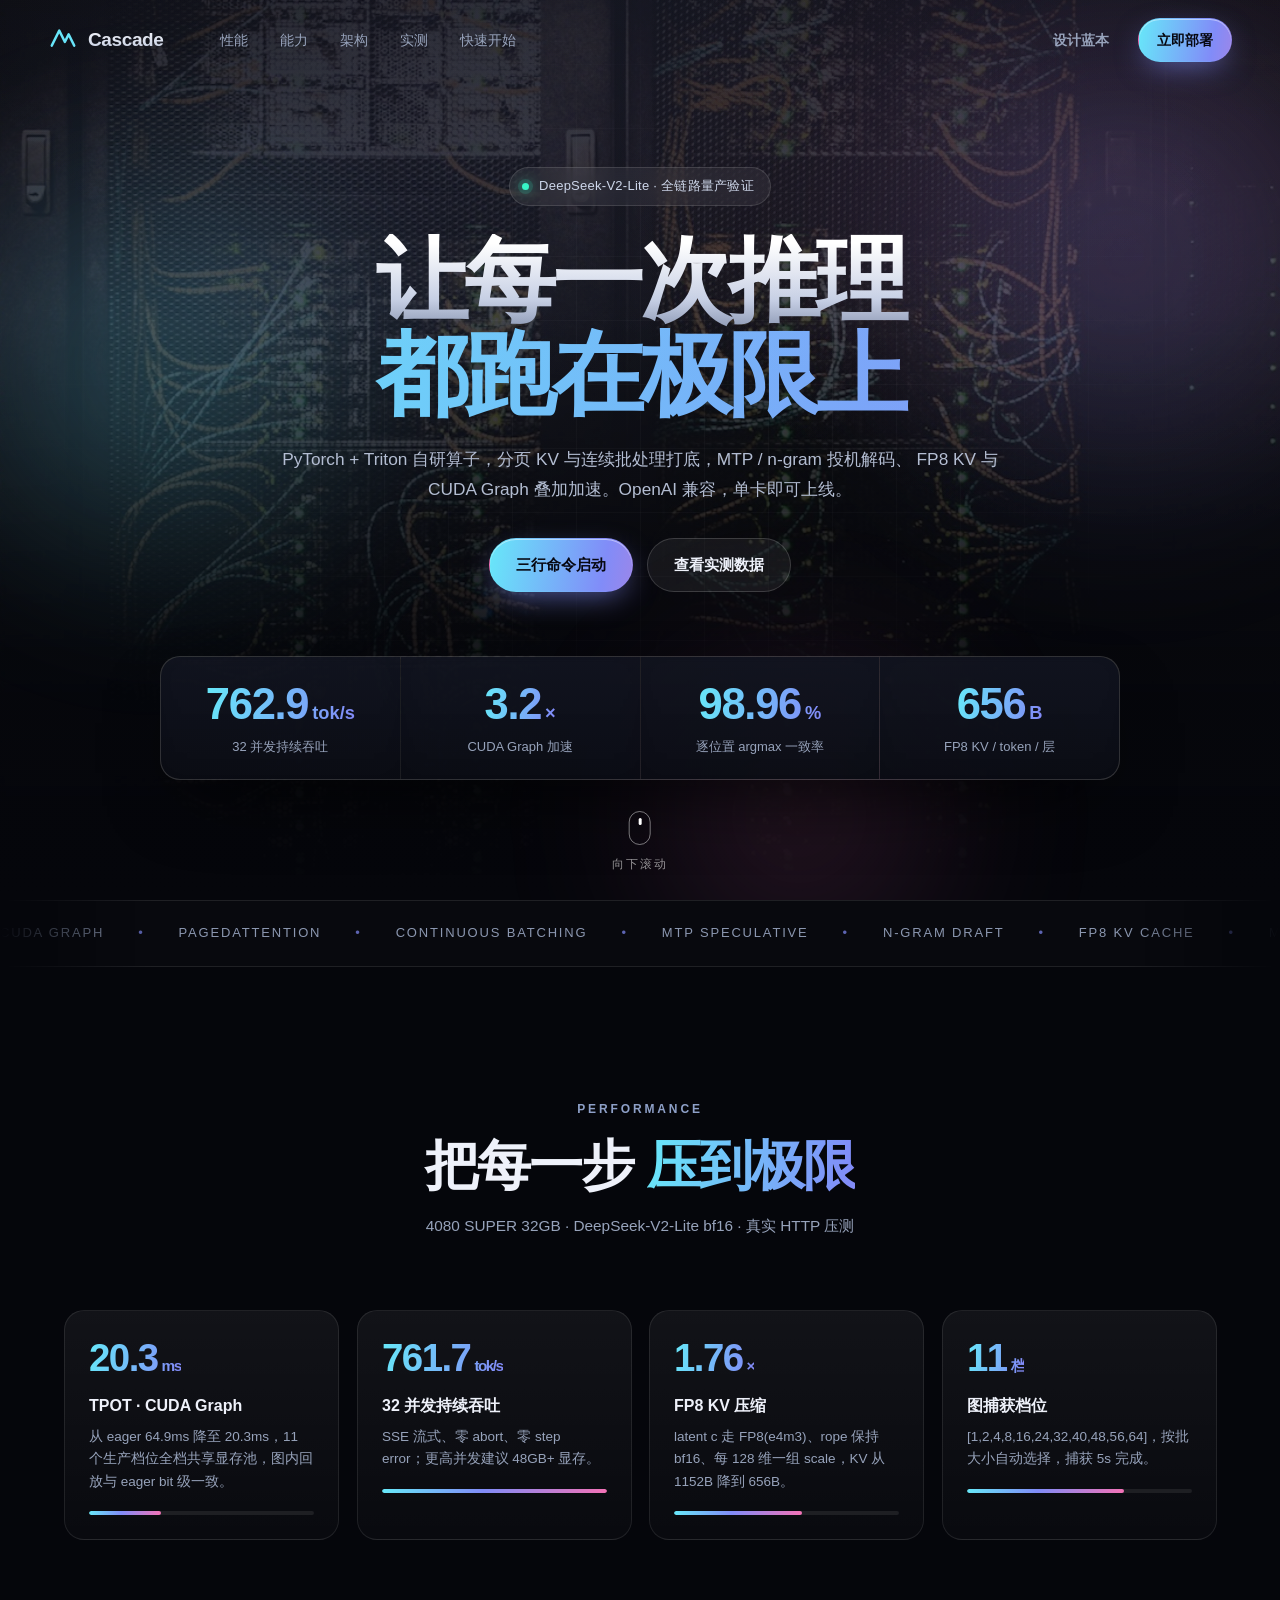
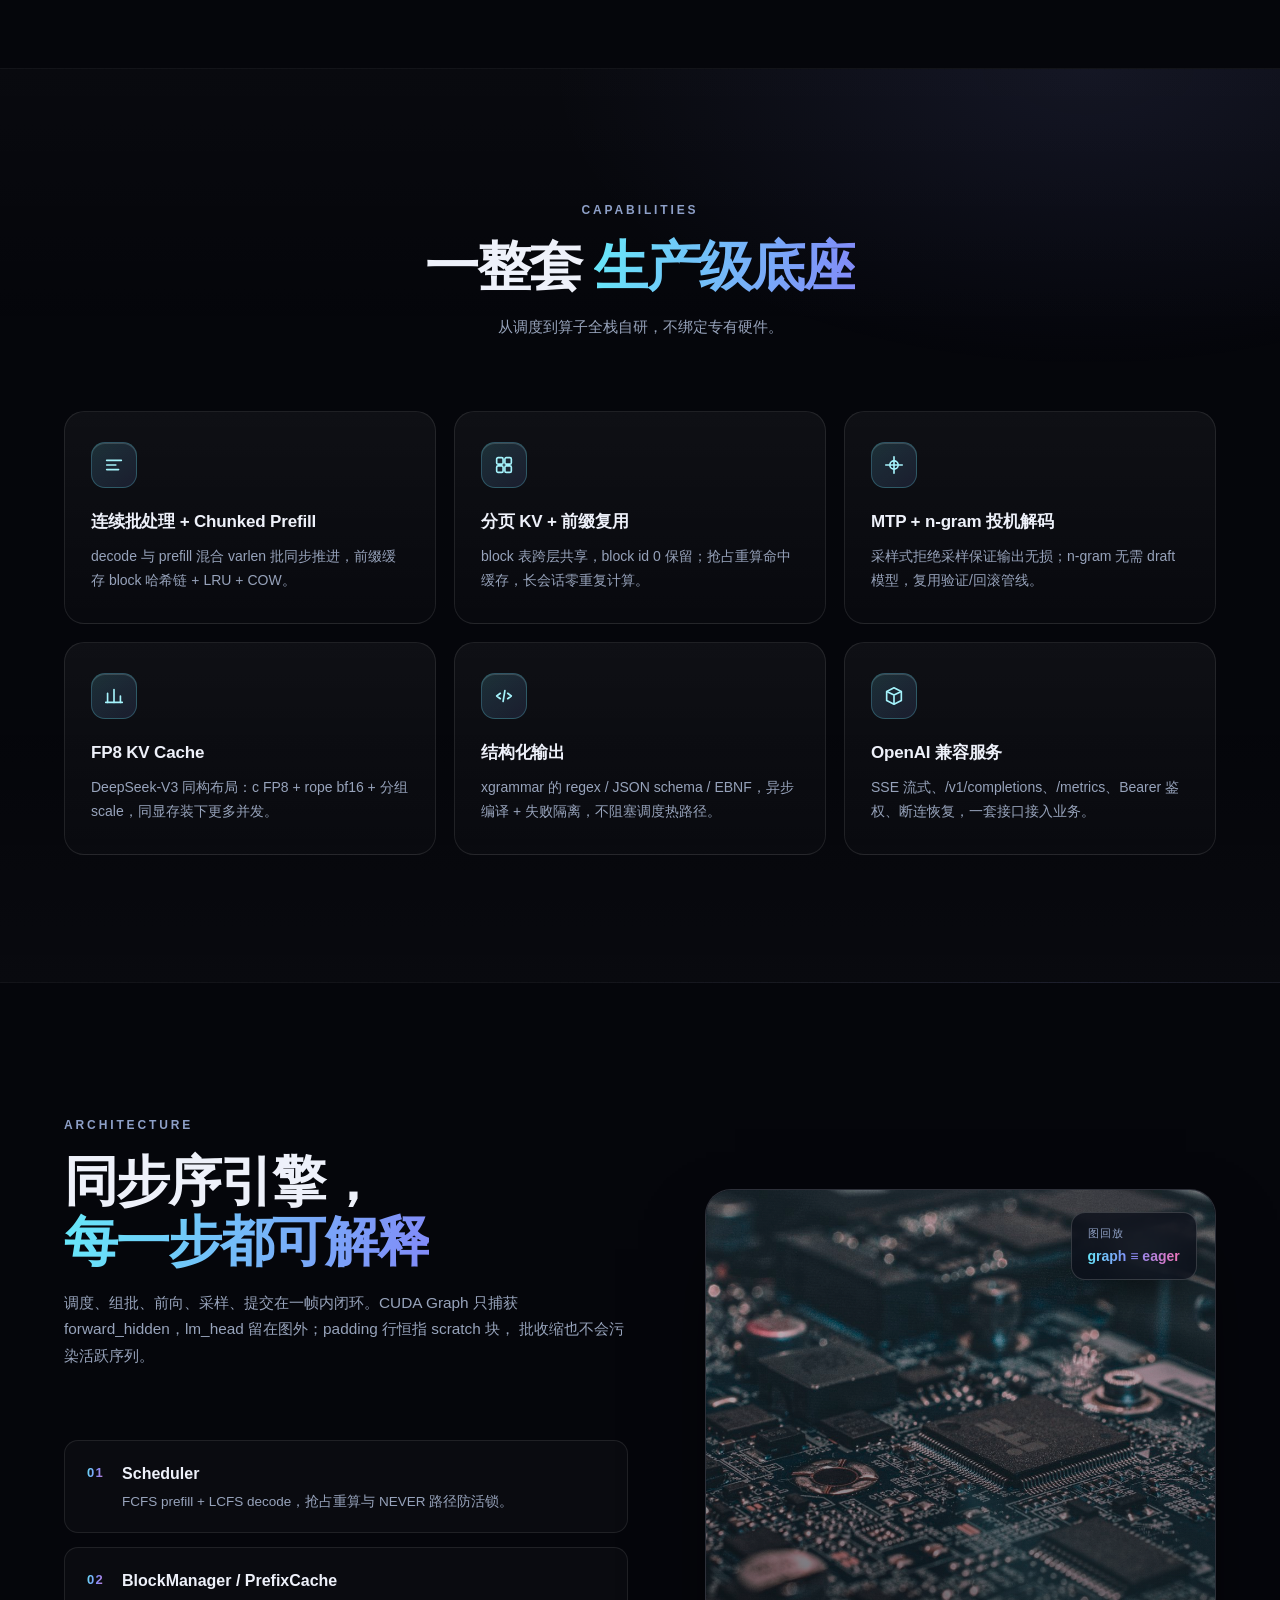
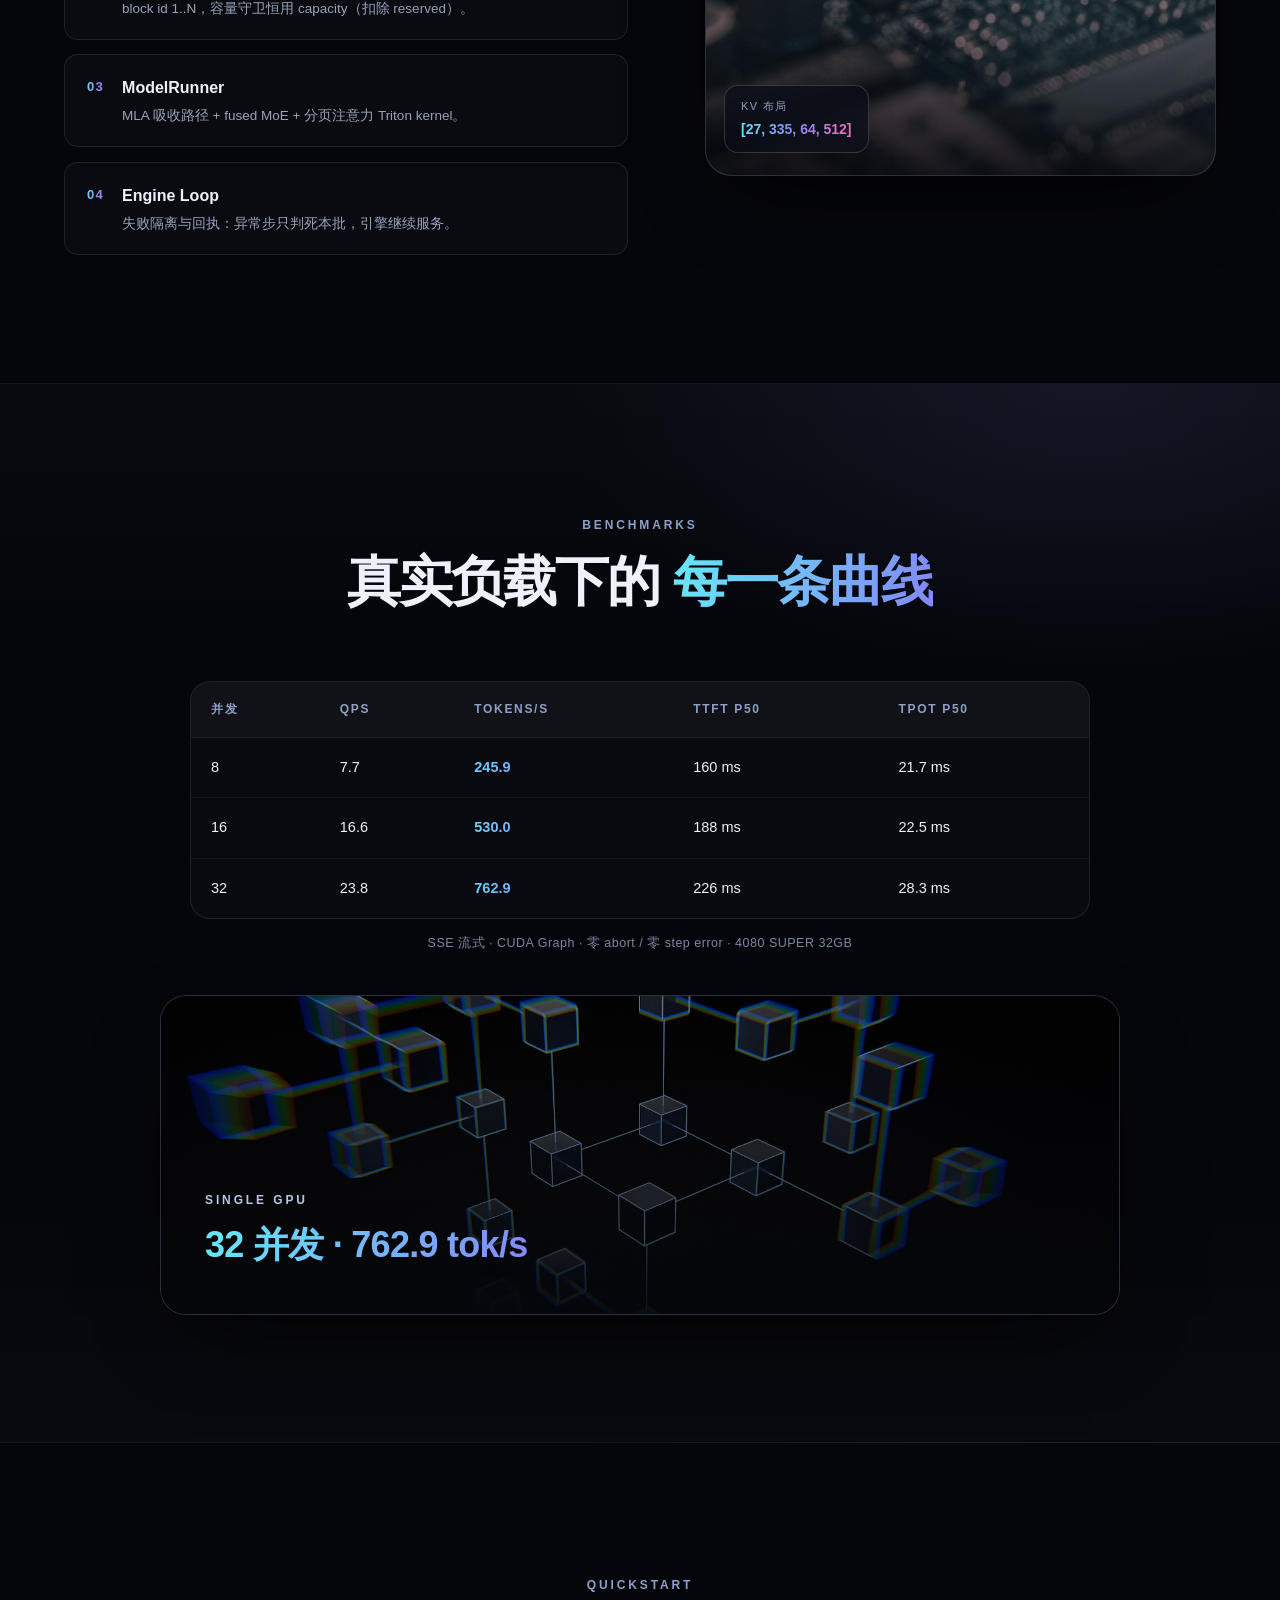
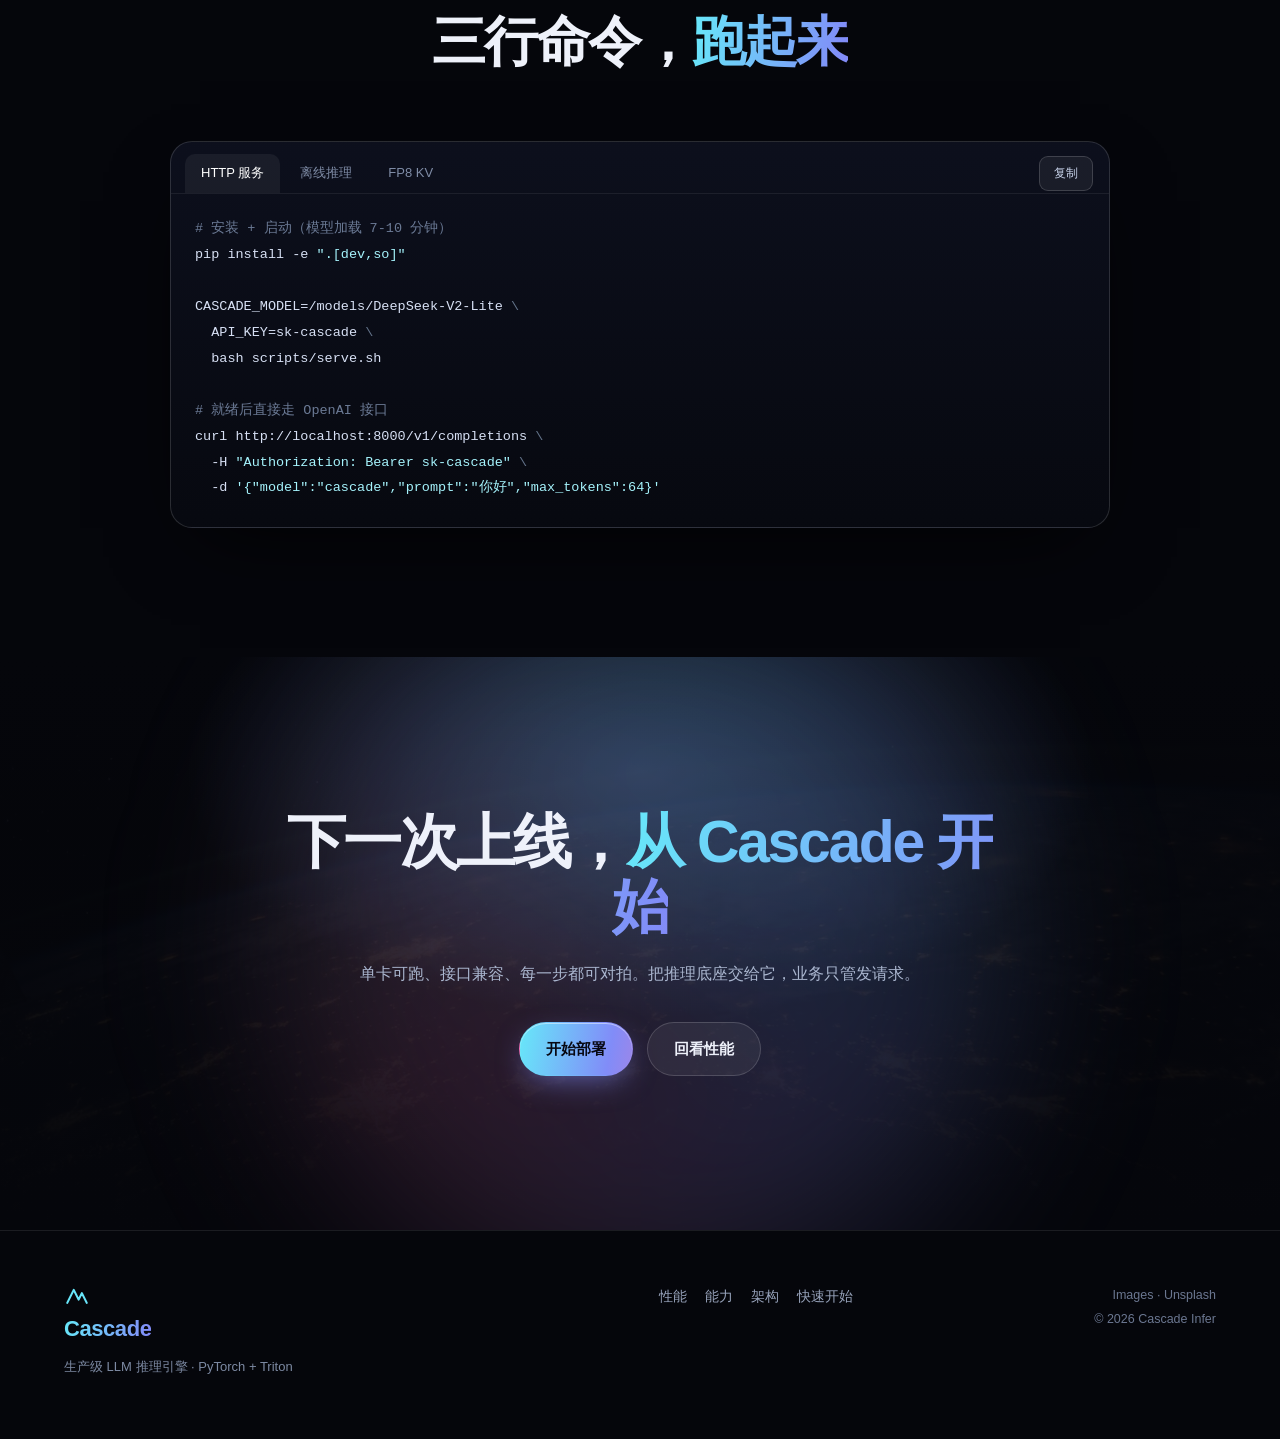
==== web/index.html @ c95e0846 "feat(web): Cascade 官网落地页（动态大图 / 滚动懒加载 / 渐变文字） - 纯静态 HTML/CSS/JS，无框架与 CDN 依赖；5 张 Unsplash 大图本地化到 web/" ====
<!DOCTYPE html>
<html lang="zh-CN">
<head>
<meta charset="UTF-8" />
<meta name="viewport" content="width=device-width, initial-scale=1.0" />
<title>Cascade — 生产级 LLM 推理引擎</title>
<meta name="description" content="Cascade：PyTorch + Triton 自研的 LLM 推理引擎。分页 KV、连续批处理、MTP / n-gram 投机解码、FP8 KV、CUDA Graph，DeepSeek-V2-Lite 全链路量产验证。" />
<link rel="preload" as="image" href="assets/hero.jpg" />
<link rel="stylesheet" href="styles.css" />
</head>
<body>
<div class="scroll-progress" id="scrollProgress"></div>

<!-- ======================= NAV ======================= -->
<header class="nav" id="nav">
  <a class="brand" href="#top">
    <span class="brand-mark" aria-hidden="true">
      <svg viewBox="0 0 32 32" fill="none"><path d="M4 22 12 6l6 12 4-8 6 12" stroke="url(#g1)" stroke-width="2.6" stroke-linecap="round" stroke-linejoin="round"/><defs><linearGradient id="g1" x1="0" y1="0" x2="32" y2="32"><stop stop-color="#67e8f9"/><stop offset=".55" stop-color="#818cf8"/><stop offset="1" stop-color="#f472b6"/></linearGradient></defs></svg>
    </span>
    <span class="brand-text">Cascade</span>
  </a>
  <nav class="nav-links" aria-label="主导航">
    <a href="#performance">性能</a>
    <a href="#capabilities">能力</a>
    <a href="#architecture">架构</a>
    <a href="#benchmarks">实测</a>
    <a href="#quickstart">快速开始</a>
  </nav>
  <div class="nav-actions">
    <a class="btn btn-ghost" href="https://github.com/deepseek-ai/DeepInfer" target="_blank" rel="noreferrer">设计蓝本</a>
    <a class="btn btn-primary" href="#quickstart">立即部署</a>
  </div>
  <button class="nav-toggle" id="navToggle" aria-label="打开菜单" aria-expanded="false">
    <span></span><span></span>
  </button>
</header>

<main id="top">
  <!-- ======================= HERO ======================= -->
  <section class="hero" id="hero">
    <div class="hero-media">
      <div class="hero-slide is-active" data-bg="assets/hero.jpg"></div>
      <div class="hero-slide" data-bg="assets/cyber.jpg"></div>
      <div class="hero-slide" data-bg="assets/earth.jpg"></div>
    </div>
    <div class="hero-grid" aria-hidden="true"></div>
    <div class="orb orb-a" data-parallax="0.18" aria-hidden="true"></div>
    <div class="orb orb-b" data-parallax="-0.12" aria-hidden="true"></div>
    <div class="orb orb-c" data-parallax="0.08" aria-hidden="true"></div>

    <div class="hero-inner">
      <div class="pill reveal in">
        <span class="pill-dot"></span>
        DeepSeek-V2-Lite · 全链路量产验证
      </div>
      <h1 class="hero-title reveal in">
        <span class="line">让每一次推理</span>
        <span class="line gradient-text">都跑在极限上</span>
      </h1>
      <p class="hero-sub reveal in" style="--d:.1s">
        PyTorch + Triton 自研算子，分页 KV 与连续批处理打底，MTP / n-gram 投机解码、
        FP8 KV 与 CUDA Graph 叠加加速。OpenAI 兼容，单卡即可上线。
      </p>
      <div class="hero-cta reveal in" style="--d:.18s">
        <a class="btn btn-primary btn-lg" href="#quickstart">三行命令启动</a>
        <a class="btn btn-glass btn-lg" href="#performance">查看实测数据</a>
      </div>

      <div class="hero-stats reveal in" style="--d:.26s">
        <div class="stat">
          <div class="stat-num gradient-text"><span class="count" data-to="762.9" data-dec="1">0</span><small>tok/s</small></div>
          <div class="stat-label">32 并发持续吞吐</div>
        </div>
        <div class="stat">
          <div class="stat-num gradient-text"><span class="count" data-to="3.2" data-dec="1">0</span><small>×</small></div>
          <div class="stat-label">CUDA Graph 加速</div>
        </div>
        <div class="stat">
          <div class="stat-num gradient-text"><span class="count" data-to="98.96" data-dec="2">0</span><small>%</small></div>
          <div class="stat-label">逐位置 argmax 一致率</div>
        </div>
        <div class="stat">
          <div class="stat-num gradient-text"><span class="count" data-to="656" data-dec="0">0</span><small>B</small></div>
          <div class="stat-label">FP8 KV / token / 层</div>
        </div>
      </div>
    </div>

    <a class="scroll-hint" href="#performance" aria-label="向下滚动">
      <span class="mouse"><span class="wheel"></span></span>
      <span>向下滚动</span>
    </a>
  </section>

  <!-- ======================= MARQUEE ======================= -->
  <div class="marquee" aria-hidden="true">
    <div class="marquee-track">
      <span>CUDA Graph</span><i>•</i><span>PagedAttention</span><i>•</i><span>Continuous Batching</span><i>•</i>
      <span>MTP Speculative</span><i>•</i><span>n-gram Draft</span><i>•</i><span>FP8 KV Cache</span><i>•</i>
      <span>MoE Fused Kernel</span><i>•</i><span>xgrammar</span><i>•</i><span>Prefix Cache</span><i>•</i>
      <span>CUDA Graph</span><i>•</i><span>PagedAttention</span><i>•</i><span>Continuous Batching</span><i>•</i>
      <span>MTP Speculative</span><i>•</i><span>n-gram Draft</span><i>•</i><span>FP8 KV Cache</span><i>•</i>
      <span>MoE Fused Kernel</span><i>•</i><span>xgrammar</span><i>•</i><span>Prefix Cache</span><i>•</i>
    </div>
  </div>

  <!-- ======================= PERFORMANCE ======================= -->
  <section class="section" id="performance">
    <div class="section-head reveal">
      <span class="kicker">PERFORMANCE</span>
      <h2 class="section-title">把每一步 <span class="gradient-text">压到极限</span></h2>
      <p class="section-sub">4080 SUPER 32GB · DeepSeek-V2-Lite bf16 · 真实 HTTP 压测</p>
    </div>

    <div class="metric-grid">
      <article class="metric-card reveal" style="--d:.02s">
        <div class="metric-value gradient-text"><span class="count" data-to="20.3" data-dec="1">0</span><small>ms</small></div>
        <h3>TPOT · CUDA Graph</h3>
        <p>从 eager 64.9ms 降至 20.3ms，11 个生产档位全档共享显存池，图内回放与 eager bit 级一致。</p>
        <div class="bar"><span style="--w:32%"></span></div>
      </article>
      <article class="metric-card reveal" style="--d:.08s">
        <div class="metric-value gradient-text"><span class="count" data-to="762.9" data-dec="1">0</span><small>tok/s</small></div>
        <h3>32 并发持续吞吐</h3>
        <p>SSE 流式、零 abort、零 step error；更高并发建议 48GB+ 显存。</p>
        <div class="bar"><span style="--w:100%"></span></div>
      </article>
      <article class="metric-card reveal" style="--d:.14s">
        <div class="metric-value gradient-text"><span class="count" data-to="1.76" data-dec="2">0</span><small>×</small></div>
        <h3>FP8 KV 压缩</h3>
        <p>latent c 走 FP8(e4m3)、rope 保持 bf16、每 128 维一组 scale，KV 从 1152B 降到 656B。</p>
        <div class="bar"><span style="--w:57%"></span></div>
      </article>
      <article class="metric-card reveal" style="--d:.2s">
        <div class="metric-value gradient-text"><span class="count" data-to="11" data-dec="0">0</span><small>档</small></div>
        <h3>图捕获档位</h3>
        <p>[1,2,4,8,16,24,32,40,48,56,64]，按批大小自动选择，捕获 5s 完成。</p>
        <div class="bar"><span style="--w:70%"></span></div>
      </article>
    </div>
  </section>

  <!-- ======================= CAPABILITIES ======================= -->
  <section class="section section-tinted" id="capabilities">
    <div class="section-head reveal">
      <span class="kicker">CAPABILITIES</span>
      <h2 class="section-title">一整套 <span class="gradient-text">生产级底座</span></h2>
      <p class="section-sub">从调度到算子全栈自研，不绑定专有硬件。</p>
    </div>

    <div class="card-grid">
      <article class="feature-card reveal" style="--d:.02s">
        <div class="feature-icon">
          <svg viewBox="0 0 24 24" fill="none"><path d="M4 7h16M4 12h10M4 17h13" stroke="currentColor" stroke-width="1.8" stroke-linecap="round"/></svg>
        </div>
        <h3>连续批处理 + Chunked Prefill</h3>
        <p>decode 与 prefill 混合 varlen 批同步推进，前缀缓存 block 哈希链 + LRU + COW。</p>
      </article>
      <article class="feature-card reveal" style="--d:.08s">
        <div class="feature-icon">
          <svg viewBox="0 0 24 24" fill="none"><rect x="4" y="4" width="7" height="7" rx="1.5" stroke="currentColor" stroke-width="1.8"/><rect x="13" y="4" width="7" height="7" rx="1.5" stroke="currentColor" stroke-width="1.8"/><rect x="4" y="13" width="7" height="7" rx="1.5" stroke="currentColor" stroke-width="1.8"/><rect x="13" y="13" width="7" height="7" rx="1.5" stroke="currentColor" stroke-width="1.8"/></svg>
        </div>
        <h3>分页 KV + 前缀复用</h3>
        <p>block 表跨层共享，block id 0 保留；抢占重算命中缓存，长会话零重复计算。</p>
      </article>
      <article class="feature-card reveal" style="--d:.14s">
        <div class="feature-icon">
          <svg viewBox="0 0 24 24" fill="none"><path d="M12 3v18M3 12h18" stroke="currentColor" stroke-width="1.8" stroke-linecap="round"/><circle cx="12" cy="12" r="4.5" stroke="currentColor" stroke-width="1.8"/></svg>
        </div>
        <h3>MTP + n-gram 投机解码</h3>
        <p>采样式拒绝采样保证输出无损；n-gram 无需 draft 模型，复用验证/回滚管线。</p>
      </article>
      <article class="feature-card reveal" style="--d:.2s">
        <div class="feature-icon">
          <svg viewBox="0 0 24 24" fill="none"><path d="M5 19V9m7 10V5m7 14v-7" stroke="currentColor" stroke-width="1.8" stroke-linecap="round"/><path d="M3 19h18" stroke="currentColor" stroke-width="1.8" stroke-linecap="round"/></svg>
        </div>
        <h3>FP8 KV Cache</h3>
        <p>DeepSeek-V3 同构布局：c FP8 + rope bf16 + 分组 scale，同显存装下更多并发。</p>
      </article>
      <article class="feature-card reveal" style="--d:.26s">
        <div class="feature-icon">
          <svg viewBox="0 0 24 24" fill="none"><path d="m8 9-4 3 4 3m8-6 4 3-4 3" stroke="currentColor" stroke-width="1.8" stroke-linecap="round" stroke-linejoin="round"/><path d="m13 6-2 12" stroke="currentColor" stroke-width="1.8" stroke-linecap="round"/></svg>
        </div>
        <h3>结构化输出</h3>
        <p>xgrammar 的 regex / JSON schema / EBNF，异步编译 + 失败隔离，不阻塞调度热路径。</p>
      </article>
      <article class="feature-card reveal" style="--d:.32s">
        <div class="feature-icon">
          <svg viewBox="0 0 24 24" fill="none"><path d="M12 3 4 7v10l8 4 8-4V7l-8-4Z" stroke="currentColor" stroke-width="1.8" stroke-linejoin="round"/><path d="m4 7 8 4 8-4M12 11v10" stroke="currentColor" stroke-width="1.8" stroke-linejoin="round"/></svg>
        </div>
        <h3>OpenAI 兼容服务</h3>
        <p>SSE 流式、/v1/completions、/metrics、Bearer 鉴权、断连恢复，一套接口接入业务。</p>
      </article>
    </div>
  </section>

  <!-- ======================= ARCHITECTURE ======================= -->
  <section class="section arch" id="architecture">
    <div class="arch-copy">
      <div class="section-head align-left reveal">
        <span class="kicker">ARCHITECTURE</span>
        <h2 class="section-title">同步序引擎，<br /><span class="gradient-text">每一步都可解释</span></h2>
        <p class="section-sub">
          调度、组批、前向、采样、提交在一帧内闭环。CUDA Graph 只捕获
          forward_hidden，lm_head 留在图外；padding 行恒指 scratch 块，
          批收缩也不会污染活跃序列。
        </p>
      </div>
      <ul class="arch-list">
        <li class="reveal" style="--d:.05s">
          <span class="arch-idx">01</span>
          <div><h4>Scheduler</h4><p>FCFS prefill + LCFS decode，抢占重算与 NEVER 路径防活锁。</p></div>
        </li>
        <li class="reveal" style="--d:.12s">
          <span class="arch-idx">02</span>
          <div><h4>BlockManager / PrefixCache</h4><p>block id 1..N，容量守卫恒用 capacity（扣除 reserved）。</p></div>
        </li>
        <li class="reveal" style="--d:.19s">
          <span class="arch-idx">03</span>
          <div><h4>ModelRunner</h4><p>MLA 吸收路径 + fused MoE + 分页注意力 Triton kernel。</p></div>
        </li>
        <li class="reveal" style="--d:.26s">
          <span class="arch-idx">04</span>
          <div><h4>Engine Loop</h4><p>失败隔离与回执：异常步只判死本批，引擎继续服务。</p></div>
        </li>
      </ul>
    </div>
    <div class="arch-visual reveal" style="--d:.1s">
      <div class="media-frame">
        <img class="lazy" data-src="assets/chip.jpg" alt="芯片与算力" width="1600" height="1067" />
        <div class="media-shine" aria-hidden="true"></div>
        <div class="float-card float-a">
          <span>KV 布局</span><strong>[27, 335, 64, 512]</strong>
        </div>
        <div class="float-card float-b">
          <span>图回放</span><strong>graph ≡ eager</strong>
        </div>
      </div>
    </div>
  </section>

  <!-- ======================= BENCHMARKS ======================= -->
  <section class="section section-tinted" id="benchmarks">
    <div class="section-head reveal">
      <span class="kicker">BENCHMARKS</span>
      <h2 class="section-title">真实负载下的 <span class="gradient-text">每一条曲线</span></h2>
    </div>

    <div class="bench-wrap reveal">
      <table class="bench-table">
        <thead>
          <tr><th>并发</th><th>QPS</th><th>tokens/s</th><th>TTFT p50</th><th>TPOT p50</th></tr>
        </thead>
        <tbody>
          <tr><td>8</td><td>7.7</td><td class="hi">245.9</td><td>160 ms</td><td>21.7 ms</td></tr>
          <tr><td>16</td><td>16.6</td><td class="hi">530.0</td><td>188 ms</td><td>22.5 ms</td></tr>
          <tr><td>32</td><td>23.8</td><td class="hi">762.9</td><td>226 ms</td><td>28.3 ms</td></tr>
        </tbody>
      </table>
      <div class="bench-note">
        SSE 流式 · CUDA Graph · 零 abort / 零 step error · 4080 SUPER 32GB
      </div>
    </div>

    <div class="bench-visual reveal" style="--d:.08s">
      <div class="media-frame wide">
        <img class="lazy" data-src="assets/dc.jpg" alt="数据中心" width="1600" height="1067" />
        <div class="overlay-text">
          <span class="kicker">SINGLE GPU</span>
          <p class="gradient-text">32 并发 · 762.9 tok/s</p>
        </div>
      </div>
    </div>
  </section>

  <!-- ======================= QUICKSTART ======================= -->
  <section class="section" id="quickstart">
    <div class="section-head reveal">
      <span class="kicker">QUICKSTART</span>
      <h2 class="section-title">三行命令，<span class="gradient-text">跑起来</span></h2>
    </div>

    <div class="code-shell reveal">
      <div class="code-tabs" role="tablist">
        <button class="code-tab is-active" data-tab="serve" role="tab" aria-selected="true">HTTP 服务</button>
        <button class="code-tab" data-tab="python" role="tab" aria-selected="false">离线推理</button>
        <button class="code-tab" data-tab="fp8" role="tab" aria-selected="false">FP8 KV</button>
      </div>
      <div class="code-body">
<pre class="code-pane is-active" data-pane="serve"><code><span class="c"># 安装 + 启动（模型加载 7-10 分钟）</span>
pip install -e <span class="s">".[dev,so]"</span>

CASCADE_MODEL=/models/DeepSeek-V2-Lite <span class="a">\</span>
  API_KEY=sk-cascade <span class="a">\</span>
  bash scripts/serve.sh

<span class="c"># 就绪后直接走 OpenAI 接口</span>
curl http://localhost:8000/v1/completions <span class="a">\</span>
  -H <span class="s">"Authorization: Bearer sk-cascade"</span> <span class="a">\</span>
  -d <span class="s">'{"model":"cascade","prompt":"你好","max_tokens":64}'</span></code></pre>
<pre class="code-pane" data-pane="python"><code><span class="k">from</span> cascade.entrypoints.llm <span class="k">import</span> LLM

llm = LLM(<span class="s">"/models/DeepSeek-V2-Lite"</span>, max_model_len=<span class="n">4096</span>)
<span class="k">print</span>(llm.generate([<span class="s">"用三句话解释 MLA 注意力"</span>], max_tokens=<span class="n">128</span>)[<span class="n">0</span>])</code></pre>
<pre class="code-pane" data-pane="fp8"><code><span class="c"># FP8 KV：c 走 e4m3，rope 保持 bf16，每 128 维一组 scale</span>
CASCADE_KV_DTYPE=fp8 <span class="a">\</span>
  CASCADE_MODEL=/models/DeepSeek-V2-Lite <span class="a">\</span>
  bash scripts/serve.sh

<span class="c"># 无 draft 模型的 n-gram 投机解码</span>
CASCADE_NGRAM_DRAFT=<span class="n">1</span> bash scripts/serve.sh</code></pre>
      </div>
      <button class="copy-btn" id="copyBtn" aria-label="复制代码">复制</button>
    </div>
  </section>

  <!-- ======================= FINAL CTA ======================= -->
  <section class="cta-final" id="cta">
    <div class="cta-media"><img class="lazy" data-src="assets/earth.jpg" alt="" aria-hidden="true" /></div>
    <div class="cta-glow" aria-hidden="true"></div>
    <div class="cta-inner reveal">
      <h2>下一次上线，<span class="gradient-text">从 Cascade 开始</span></h2>
      <p>单卡可跑、接口兼容、每一步都可对拍。把推理底座交给它，业务只管发请求。</p>
      <div class="hero-cta">
        <a class="btn btn-primary btn-lg" href="#quickstart">开始部署</a>
        <a class="btn btn-glass btn-lg" href="#performance">回看性能</a>
      </div>
    </div>
  </section>
</main>

<footer class="footer">
  <div class="footer-inner">
    <div class="footer-brand">
      <span class="brand-mark small" aria-hidden="true">
        <svg viewBox="0 0 32 32" fill="none"><path d="M4 22 12 6l6 12 4-8 6 12" stroke="url(#g2)" stroke-width="2.6" stroke-linecap="round" stroke-linejoin="round"/><defs><linearGradient id="g2" x1="0" y1="0" x2="32" y2="32"><stop stop-color="#67e8f9"/><stop offset=".55" stop-color="#818cf8"/><stop offset="1" stop-color="#f472b6"/></linearGradient></defs></svg>
      </span>
      <span class="gradient-text footer-logo">Cascade</span>
      <p>生产级 LLM 推理引擎 · PyTorch + Triton</p>
    </div>
    <div class="footer-links">
      <a href="#performance">性能</a>
      <a href="#capabilities">能力</a>
      <a href="#architecture">架构</a>
      <a href="#quickstart">快速开始</a>
    </div>
    <div class="footer-meta">
      <p>Images · Unsplash</p>
      <p>© 2026 Cascade Infer</p>
    </div>
  </div>
</footer>

<script src="app.js"></script>
</body>
</html>
---- web/styles.css ----
/* ============================================================
   Cascade — landing page
   Dark, tech-forward, heavy CSS: gradients, glass, masks,
   scroll reveals, parallax, lazy media.
   ============================================================ */

:root {
  --bg: #05060b;
  --bg-soft: #090b14;
  --panel: rgba(255, 255, 255, 0.04);
  --panel-strong: rgba(255, 255, 255, 0.07);
  --line: rgba(255, 255, 255, 0.09);
  --text: #eef1fa;
  --muted: #97a3bb;
  --cyan: #67e8f9;
  --indigo: #818cf8;
  --pink: #f472b6;
  --grad: linear-gradient(100deg, #67e8f9 0%, #818cf8 45%, #f472b6 100%);
  --grad-soft: linear-gradient(135deg, rgba(103, 232, 249, 0.18), rgba(129, 140, 248, 0.14), rgba(244, 114, 182, 0.12));
  --radius: 20px;
  --radius-sm: 14px;
  --max: 1180px;
  --ease: cubic-bezier(0.22, 0.61, 0.36, 1);
  --shadow: 0 30px 80px -30px rgba(0, 0, 0, 0.9);
}

* { box-sizing: border-box; }

html {
  scroll-behavior: smooth;
  scroll-padding-top: 92px;
}

body {
  margin: 0;
  background: var(--bg);
  color: var(--text);
  font-family: "Inter", "SF Pro Display", -apple-system, BlinkMacSystemFont, "Segoe UI",
    "PingFang SC", "Hiragino Sans GB", "Microsoft YaHei", sans-serif;
  font-size: 16px;
  line-height: 1.6;
  -webkit-font-smoothing: antialiased;
  overflow-x: hidden;
}

body::before {
  /* global grain + vignette */
  content: "";
  position: fixed;
  inset: 0;
  pointer-events: none;
  z-index: 1;
  background:
    radial-gradient(1200px 800px at 50% -10%, rgba(129, 140, 248, 0.08), transparent 60%),
    radial-gradient(900px 600px at 90% 20%, rgba(244, 114, 182, 0.05), transparent 60%);
  mix-blend-mode: screen;
}

::selection { background: rgba(129, 140, 248, 0.35); color: #fff; }

a { color: inherit; text-decoration: none; }
img { display: block; max-width: 100%; }
h1, h2, h3, h4, p { margin: 0; }
button { font: inherit; color: inherit; }

/* ---------------- gradient text ---------------- */
.gradient-text {
  background: var(--grad);
  background-size: 220% 100%;
  -webkit-background-clip: text;
  background-clip: text;
  color: transparent;
  animation: gradientShift 9s ease-in-out infinite;
}

@keyframes gradientShift {
  0%, 100% { background-position: 0% 50%; }
  50% { background-position: 100% 50%; }
}

/* ---------------- scroll progress ---------------- */
.scroll-progress {
  position: fixed;
  top: 0; left: 0;
  height: 2px;
  width: 0%;
  background: var(--grad);
  z-index: 100;
  box-shadow: 0 0 18px rgba(129, 140, 248, 0.8);
}

/* ---------------- nav ---------------- */
.nav {
  position: fixed;
  top: 0; left: 0; right: 0;
  z-index: 90;
  display: flex;
  align-items: center;
  gap: 32px;
  padding: 18px clamp(18px, 4vw, 48px);
  transition: background 0.4s var(--ease), backdrop-filter 0.4s var(--ease),
    border-color 0.4s var(--ease), padding 0.4s var(--ease);
  border-bottom: 1px solid transparent;
}

.nav.is-scrolled {
  padding-top: 12px;
  padding-bottom: 12px;
  background: rgba(5, 6, 11, 0.62);
  backdrop-filter: blur(18px) saturate(140%);
  -webkit-backdrop-filter: blur(18px) saturate(140%);
  border-bottom-color: var(--line);
}

.brand {
  display: inline-flex;
  align-items: center;
  gap: 10px;
  font-weight: 800;
  letter-spacing: -0.02em;
  font-size: 19px;
}

.brand-mark { width: 30px; height: 30px; display: grid; place-items: center; }
.brand-mark svg { width: 100%; height: 100%; }
.brand-mark.small { width: 26px; height: 26px; }
.brand-text { background: linear-gradient(180deg, #fff, #b9c4dd); -webkit-background-clip: text; background-clip: text; color: transparent; }

.nav-links {
  display: flex;
  gap: 8px;
  margin-left: 12px;
}

.nav-links a {
  padding: 8px 12px;
  border-radius: 10px;
  color: var(--muted);
  font-size: 14px;
  transition: color 0.25s, background 0.25s;
}

.nav-links a:hover { color: var(--text); background: rgba(255, 255, 255, 0.06); }

.nav-actions { margin-left: auto; display: flex; gap: 10px; }

/* ---------------- buttons ---------------- */
.btn {
  display: inline-flex;
  align-items: center;
  justify-content: center;
  gap: 8px;
  padding: 10px 18px;
  border-radius: 999px;
  font-size: 14px;
  font-weight: 600;
  border: 1px solid transparent;
  cursor: pointer;
  transition: transform 0.25s var(--ease), box-shadow 0.25s var(--ease),
    background 0.25s, border-color 0.25s;
  white-space: nowrap;
}

.btn:hover { transform: translateY(-2px); }
.btn:active { transform: translateY(0); }

.btn-primary {
  background: var(--grad);
  background-size: 180% 100%;
  color: #070812;
  box-shadow: 0 10px 30px -8px rgba(129, 140, 248, 0.65), inset 0 1px 0 rgba(255, 255, 255, 0.45);
}

.btn-primary:hover {
  background-position: 100% 0;
  box-shadow: 0 18px 45px -10px rgba(129, 140, 248, 0.8), inset 0 1px 0 rgba(255, 255, 255, 0.5);
}

.btn-ghost { color: var(--muted); border-color: transparent; }
.btn-ghost:hover { color: var(--text); background: rgba(255, 255, 255, 0.06); }

.btn-glass {
  color: var(--text);
  background: rgba(255, 255, 255, 0.06);
  border-color: rgba(255, 255, 255, 0.16);
  backdrop-filter: blur(10px);
  -webkit-backdrop-filter: blur(10px);
}

.btn-glass:hover { background: rgba(255, 255, 255, 0.1); border-color: rgba(255, 255, 255, 0.26); }
.btn-lg { padding: 14px 26px; font-size: 15px; }

.nav-toggle { display: none; }

/* ---------------- hero ---------------- */
.hero {
  position: relative;
  min-height: 100svh;
  display: flex;
  align-items: center;
  justify-content: center;
  padding: 140px clamp(20px, 5vw, 64px) 92px;
  overflow: hidden;
  isolation: isolate;
}

.hero-media { position: absolute; inset: -4%; z-index: -3; }

.hero-slide {
  position: absolute;
  inset: 0;
  background-size: cover;
  background-position: center;
  opacity: 0;
  transform: scale(1.08);
  transition: opacity 1.6s var(--ease);
  animation: kenburns 22s ease-in-out infinite alternate;
  will-change: transform, opacity;
  filter: saturate(0.85) contrast(1.05);
}

.hero-slide.is-active { opacity: 0.6; }
.hero-slide:nth-child(2) { animation-delay: -7s; }
.hero-slide:nth-child(3) { animation-delay: -14s; }

@keyframes kenburns {
  from { transform: scale(1.06) translate3d(0, 0, 0); }
  to { transform: scale(1.16) translate3d(-1.5%, -2%, 0); }
}

.hero::after {
  content: "";
  position: absolute;
  inset: 0;
  z-index: -2;
  background:
    linear-gradient(180deg, rgba(5, 6, 11, 0.72) 0%, rgba(5, 6, 11, 0.55) 35%, rgba(5, 6, 11, 0.92) 78%, var(--bg) 100%),
    radial-gradient(1000px 600px at 20% 30%, rgba(129, 140, 248, 0.22), transparent 65%),
    radial-gradient(900px 500px at 85% 20%, rgba(244, 114, 182, 0.14), transparent 60%);
}

.hero-grid {
  position: absolute;
  inset: 0;
  z-index: -1;
  background-image:
    linear-gradient(rgba(255, 255, 255, 0.05) 1px, transparent 1px),
    linear-gradient(90deg, rgba(255, 255, 255, 0.05) 1px, transparent 1px);
  background-size: 64px 64px;
  mask-image: radial-gradient(ellipse 70% 60% at 50% 40%, #000 30%, transparent 75%);
  -webkit-mask-image: radial-gradient(ellipse 70% 60% at 50% 40%, #000 30%, transparent 75%);
  opacity: 0.5;
}

.orb {
  position: absolute;
  border-radius: 50%;
  filter: blur(80px);
  opacity: 0.55;
  z-index: -1;
  will-change: transform;
}

.orb-a { width: 520px; height: 520px; left: -8%; top: 12%; background: radial-gradient(circle, rgba(103, 232, 249, 0.5), transparent 70%); animation: float 14s ease-in-out infinite; }
.orb-b { width: 620px; height: 620px; right: -12%; top: -6%; background: radial-gradient(circle, rgba(129, 140, 248, 0.45), transparent 70%); animation: float 18s ease-in-out infinite reverse; }
.orb-c { width: 420px; height: 420px; left: 46%; bottom: -14%; background: radial-gradient(circle, rgba(244, 114, 182, 0.35), transparent 70%); animation: float 16s ease-in-out infinite; }

@keyframes float {
  0%, 100% { transform: translate3d(0, 0, 0) scale(1); }
  50% { transform: translate3d(3%, -4%, 0) scale(1.08); }
}

.hero-inner {
  position: relative;
  width: min(100%, 1060px);
  text-align: center;
  z-index: 2;
}

.pill {
  display: inline-flex;
  align-items: center;
  gap: 10px;
  padding: 8px 16px 8px 12px;
  border-radius: 999px;
  font-size: 13px;
  color: #cdd6ea;
  background: rgba(255, 255, 255, 0.06);
  border: 1px solid rgba(255, 255, 255, 0.12);
  backdrop-filter: blur(12px);
  -webkit-backdrop-filter: blur(12px);
  letter-spacing: 0.02em;
}

.pill-dot {
  width: 7px; height: 7px; border-radius: 50%;
  background: #34f5c5;
  box-shadow: 0 0 0 4px rgba(52, 245, 197, 0.14), 0 0 14px rgba(52, 245, 197, 0.9);
  animation: pulse 2.4s ease-in-out infinite;
}

@keyframes pulse {
  0%, 100% { transform: scale(1); opacity: 1; }
  50% { transform: scale(1.35); opacity: 0.65; }
}

.hero-title {
  margin: 28px 0 22px;
  font-size: clamp(44px, 7.2vw, 104px);
  line-height: 1.02;
  font-weight: 800;
  letter-spacing: -0.045em;
}

.hero-title .line { display: block; }
.hero-title .line:first-child {
  background: linear-gradient(180deg, #ffffff 10%, #c6cfe4 70%, #8e9ab5 100%);
  -webkit-background-clip: text;
  background-clip: text;
  color: transparent;
}

.hero-sub {
  margin: 0 auto;
  max-width: 720px;
  color: #b3bdd2;
  font-size: clamp(15px, 1.35vw, 19px);
  line-height: 1.75;
}

.hero-cta { display: flex; justify-content: center; gap: 14px; margin-top: 34px; flex-wrap: wrap; }

.hero-stats {
  margin: 64px auto 0;
  display: grid;
  grid-template-columns: repeat(4, 1fr);
  gap: 1px;
  max-width: 960px;
  border-radius: var(--radius);
  overflow: hidden;
  background: var(--line);
  border: 1px solid var(--line);
  box-shadow: var(--shadow);
}

.stat {
  padding: 26px 18px 22px;
  background: linear-gradient(180deg, rgba(13, 16, 28, 0.86), rgba(8, 10, 18, 0.92));
  backdrop-filter: blur(14px);
  -webkit-backdrop-filter: blur(14px);
  transition: background 0.35s;
}

.stat:hover { background: linear-gradient(180deg, rgba(20, 24, 42, 0.95), rgba(10, 12, 22, 0.95)); }

.stat-num {
  font-size: clamp(30px, 3.4vw, 44px);
  font-weight: 800;
  letter-spacing: -0.03em;
  line-height: 1;
  display: inline-flex;
  align-items: baseline;
  gap: 4px;
}

.stat-num small { font-size: 0.42em; font-weight: 700; letter-spacing: 0; }
.stat-label { margin-top: 10px; color: var(--muted); font-size: 13px; }

.scroll-hint {
  position: absolute;
  left: 50%;
  bottom: 26px;
  transform: translateX(-50%);
  display: flex;
  flex-direction: column;
  align-items: center;
  gap: 10px;
  color: rgba(255, 255, 255, 0.55);
  font-size: 12px;
  letter-spacing: 0.18em;
  z-index: 3;
  transition: color 0.3s;
}

.scroll-hint:hover { color: #fff; }

.mouse {
  width: 22px; height: 34px;
  border: 1.5px solid rgba(255, 255, 255, 0.45);
  border-radius: 12px;
  display: flex;
  justify-content: center;
  padding-top: 6px;
}

.wheel {
  width: 3px; height: 7px;
  border-radius: 3px;
  background: #fff;
  animation: wheel 1.8s ease-in-out infinite;
}

@keyframes wheel {
  0% { opacity: 0; transform: translateY(0); }
  30% { opacity: 1; }
  100% { opacity: 0; transform: translateY(10px); }
}

/* ---------------- marquee ---------------- */
.marquee {
  position: relative;
  padding: 22px 0;
  border-top: 1px solid var(--line);
  border-bottom: 1px solid var(--line);
  overflow: hidden;
  background: rgba(255, 255, 255, 0.015);
  mask-image: linear-gradient(90deg, transparent, #000 12%, #000 88%, transparent);
  -webkit-mask-image: linear-gradient(90deg, transparent, #000 12%, #000 88%, transparent);
}

.marquee-track {
  display: flex;
  align-items: center;
  gap: 34px;
  width: max-content;
  animation: marquee 34s linear infinite;
  color: #8b97b0;
  font-size: 13px;
  letter-spacing: 0.14em;
  text-transform: uppercase;
  white-space: nowrap;
}

.marquee-track i { color: rgba(129, 140, 248, 0.7); font-style: normal; }

@keyframes marquee {
  from { transform: translateX(0); }
  to { transform: translateX(-50%); }
}

/* ---------------- sections ---------------- */
.section {
  position: relative;
  padding: clamp(80px, 10vw, 140px) clamp(20px, 5vw, 64px);
  max-width: calc(var(--max) + 128px);
  margin: 0 auto;
  z-index: 2;
}

.section-tinted::before {
  content: "";
  position: absolute;
  inset: 0;
  z-index: -1;
  background:
    radial-gradient(900px 500px at 85% 0%, rgba(129, 140, 248, 0.09), transparent 60%),
    linear-gradient(180deg, rgba(255, 255, 255, 0.02), transparent 30%, transparent 70%, rgba(255, 255, 255, 0.02));
  border-top: 1px solid rgba(255, 255, 255, 0.04);
  border-bottom: 1px solid rgba(255, 255, 255, 0.04);
}

.section-head { max-width: 760px; margin: 0 auto clamp(44px, 6vw, 70px); text-align: center; }
.section-head.align-left { margin-left: 0; text-align: left; }

.kicker {
  display: inline-block;
  font-size: 12px;
  font-weight: 700;
  letter-spacing: 0.24em;
  color: #8ea0c8;
  margin-bottom: 16px;
}

.section-title {
  font-size: clamp(30px, 4.2vw, 54px);
  line-height: 1.12;
  letter-spacing: -0.035em;
  font-weight: 800;
}

.section-sub {
  margin-top: 18px;
  color: var(--muted);
  font-size: clamp(15px, 1.2vw, 17px);
  line-height: 1.75;
}

/* ---------------- metric cards ---------------- */
.metric-grid {
  display: grid;
  grid-template-columns: repeat(4, 1fr);
  gap: 18px;
}

.metric-card {
  position: relative;
  padding: 28px 24px 24px;
  border-radius: var(--radius);
  background: linear-gradient(180deg, rgba(255, 255, 255, 0.055), rgba(255, 255, 255, 0.02));
  border: 1px solid var(--line);
  overflow: hidden;
  transition: transform 0.4s var(--ease), border-color 0.4s, box-shadow 0.4s;
}

.metric-card::before {
  content: "";
  position: absolute;
  inset: 0;
  background: radial-gradient(360px 200px at 20% 0%, rgba(129, 140, 248, 0.16), transparent 70%);
  opacity: 0;
  transition: opacity 0.4s;
}

.metric-card:hover { transform: translateY(-6px); border-color: rgba(129, 140, 248, 0.45); box-shadow: 0 30px 60px -30px rgba(129, 140, 248, 0.45); }
.metric-card:hover::before { opacity: 1; }

.metric-value {
  font-size: clamp(34px, 3vw, 46px);
  font-weight: 800;
  letter-spacing: -0.04em;
  line-height: 1;
  display: inline-flex;
  align-items: baseline;
  gap: 4px;
}

.metric-value small { font-size: 0.4em; font-weight: 700; }
.metric-card h3 { margin-top: 14px; font-size: 16px; font-weight: 700; }
.metric-card p { margin-top: 8px; color: var(--muted); font-size: 13.5px; line-height: 1.65; }

.bar {
  margin-top: 18px;
  height: 4px;
  border-radius: 4px;
  background: rgba(255, 255, 255, 0.08);
  overflow: hidden;
}

.bar span {
  display: block;
  height: 100%;
  width: 0;
  border-radius: 4px;
  background: var(--grad);
  transition: width 1.4s var(--ease);
}

.metric-card.in .bar span,
.reveal.in .bar span { width: var(--w, 50%); }

/* ---------------- feature cards ---------------- */
.card-grid {
  display: grid;
  grid-template-columns: repeat(3, 1fr);
  gap: 18px;
}

.feature-card {
  position: relative;
  padding: 30px 26px;
  border-radius: var(--radius);
  background: linear-gradient(180deg, rgba(255, 255, 255, 0.045), rgba(255, 255, 255, 0.015));
  border: 1px solid var(--line);
  overflow: hidden;
  transition: transform 0.4s var(--ease), border-color 0.4s, background 0.4s;
}

.feature-card::after {
  content: "";
  position: absolute;
  width: 220px; height: 220px;
  right: -80px; top: -80px;
  background: radial-gradient(circle, rgba(103, 232, 249, 0.22), transparent 65%);
  filter: blur(10px);
  opacity: 0;
  transition: opacity 0.4s;
}

.feature-card:hover { transform: translateY(-6px); border-color: rgba(103, 232, 249, 0.4); }
.feature-card:hover::after { opacity: 1; }

.feature-icon {
  width: 46px; height: 46px;
  display: grid;
  place-items: center;
  border-radius: 14px;
  color: #a5f3fc;
  background: linear-gradient(140deg, rgba(103, 232, 249, 0.16), rgba(129, 140, 248, 0.12));
  border: 1px solid rgba(103, 232, 249, 0.25);
  box-shadow: inset 0 1px 0 rgba(255, 255, 255, 0.14);
}

.feature-icon svg { width: 22px; height: 22px; }
.feature-card h3 { margin-top: 20px; font-size: 17px; font-weight: 700; letter-spacing: -0.01em; }
.feature-card p { margin-top: 10px; color: var(--muted); font-size: 14px; line-height: 1.7; }

/* ---------------- architecture ---------------- */
.arch {
  display: grid;
  grid-template-columns: 1.05fr 0.95fr;
  gap: clamp(36px, 6vw, 80px);
  align-items: center;
}

.arch-list { list-style: none; margin: 36px 0 0; padding: 0; display: grid; gap: 14px; }

.arch-list li {
  display: flex;
  gap: 18px;
  padding: 20px 22px;
  border-radius: var(--radius-sm);
  border: 1px solid var(--line);
  background: rgba(255, 255, 255, 0.025);
  transition: border-color 0.3s, background 0.3s, transform 0.3s var(--ease);
}

.arch-list li:hover { border-color: rgba(129, 140, 248, 0.4); background: rgba(255, 255, 255, 0.045); transform: translateX(4px); }

.arch-idx {
  font-size: 13px;
  font-weight: 800;
  letter-spacing: 0.1em;
  background: var(--grad);
  -webkit-background-clip: text;
  background-clip: text;
  color: transparent;
  padding-top: 2px;
}

.arch-list h4 { font-size: 16px; font-weight: 700; }
.arch-list p { margin-top: 4px; color: var(--muted); font-size: 13.5px; }

.media-frame {
  position: relative;
  border-radius: 26px;
  overflow: hidden;
  border: 1px solid rgba(255, 255, 255, 0.14);
  box-shadow: var(--shadow);
  aspect-ratio: 4 / 4.6;
  background: #0b0e18;
}

.media-frame.wide { aspect-ratio: 21 / 7; }

.media-frame img {
  width: 100%;
  height: 100%;
  object-fit: cover;
  filter: saturate(0.8) contrast(1.06) brightness(0.85);
  transform: scale(1.02);
  transition: transform 1.2s var(--ease), filter 1.2s var(--ease);
}

.media-frame:hover img { transform: scale(1.07); filter: saturate(1) contrast(1.08) brightness(0.92); }

.media-frame::after {
  content: "";
  position: absolute;
  inset: 0;
  background: linear-gradient(180deg, rgba(5, 6, 11, 0.1), rgba(5, 6, 11, 0.55) 75%, rgba(5, 6, 11, 0.9));
  pointer-events: none;
}

.media-shine {
  position: absolute;
  inset: -40%;
  background: conic-gradient(from 90deg, transparent, rgba(103, 232, 249, 0.16), transparent 30%);
  animation: spin 14s linear infinite;
  pointer-events: none;
}

@keyframes spin { to { transform: rotate(360deg); } }

.float-card {
  position: absolute;
  z-index: 3;
  padding: 12px 16px;
  border-radius: 14px;
  background: rgba(10, 13, 24, 0.72);
  backdrop-filter: blur(16px);
  -webkit-backdrop-filter: blur(16px);
  border: 1px solid rgba(255, 255, 255, 0.16);
  box-shadow: 0 20px 40px -20px rgba(0, 0, 0, 0.9);
  display: grid;
  gap: 2px;
  animation: bob 6s ease-in-out infinite;
}

.float-card span { font-size: 11px; letter-spacing: 0.12em; color: #8fa0c4; text-transform: uppercase; }
.float-card strong { font-size: 14px; background: var(--grad); -webkit-background-clip: text; background-clip: text; color: transparent; }
.float-a { left: 18px; bottom: 22px; }
.float-b { right: 18px; top: 22px; animation-delay: -3s; }

@keyframes bob {
  0%, 100% { transform: translateY(0); }
  50% { transform: translateY(-8px); }
}

/* ---------------- benchmarks ---------------- */
.bench-wrap { max-width: 900px; margin: 0 auto; }

.bench-table {
  width: 100%;
  border-collapse: separate;
  border-spacing: 0;
  border-radius: var(--radius);
  overflow: hidden;
  border: 1px solid var(--line);
  background: rgba(255, 255, 255, 0.02);
}

.bench-table th,
.bench-table td {
  padding: 18px 20px;
  text-align: left;
  font-size: 14.5px;
  border-bottom: 1px solid rgba(255, 255, 255, 0.06);
}

.bench-table th {
  font-size: 12px;
  letter-spacing: 0.14em;
  text-transform: uppercase;
  color: #8fa0c4;
  background: rgba(255, 255, 255, 0.03);
}

.bench-table tr:last-child td { border-bottom: 0; }
.bench-table tbody tr { transition: background 0.25s; }
.bench-table tbody tr:hover { background: rgba(129, 140, 248, 0.06); }
.bench-table td.hi {
  font-weight: 800;
  background: var(--grad);
  -webkit-background-clip: text;
  background-clip: text;
  color: transparent;
}

.bench-note { margin-top: 14px; text-align: center; color: #7d8aa3; font-size: 12.5px; letter-spacing: 0.04em; }

.bench-visual { max-width: 960px; margin: 42px auto 0; }
.overlay-text { position: absolute; z-index: 3; left: clamp(20px, 4vw, 44px); bottom: clamp(20px, 4vw, 40px); }
.overlay-text .kicker { margin-bottom: 6px; color: #b9c6e6; }
.overlay-text p { font-size: clamp(22px, 3vw, 36px); font-weight: 800; letter-spacing: -0.02em; }

/* ---------------- code ---------------- */
.code-shell {
  position: relative;
  max-width: 940px;
  margin: 0 auto;
  border-radius: 22px;
  border: 1px solid rgba(255, 255, 255, 0.14);
  background: linear-gradient(180deg, rgba(13, 16, 30, 0.95), rgba(7, 9, 16, 0.98));
  box-shadow: var(--shadow);
  overflow: hidden;
}

.code-tabs { display: flex; gap: 4px; padding: 12px 14px 0; border-bottom: 1px solid rgba(255, 255, 255, 0.07); }

.code-tab {
  padding: 9px 16px;
  border: 0;
  border-radius: 10px 10px 0 0;
  background: transparent;
  color: #7f8ca6;
  font-size: 13px;
  cursor: pointer;
  transition: color 0.25s, background 0.25s;
}

.code-tab:hover { color: #c8d3ea; }
.code-tab.is-active { color: #fff; background: rgba(255, 255, 255, 0.06); }

.code-body { position: relative; padding: 22px 24px 26px; }

.code-pane { display: none; margin: 0; }
.code-pane.is-active { display: block; animation: fadeUp 0.45s var(--ease); }

.code-pane code {
  font-family: "JetBrains Mono", "SFMono-Regular", Consolas, "Liberation Mono", monospace;
  font-size: 13.5px;
  line-height: 1.85;
  color: #d7e0f4;
  white-space: pre-wrap;
  word-break: break-word;
}

.code-pane .c { color: #6b7a95; }
.code-pane .s { color: #a5f3fc; }
.code-pane .k { color: #c4b5fd; }
.code-pane .n { color: #f9a8d4; }
.code-pane .a { color: #64748b; }

.copy-btn {
  position: absolute;
  top: 14px;
  right: 16px;
  padding: 7px 14px;
  border-radius: 9px;
  border: 1px solid rgba(255, 255, 255, 0.16);
  background: rgba(255, 255, 255, 0.06);
  color: #c6d1e8;
  font-size: 12px;
  cursor: pointer;
  transition: background 0.25s, border-color 0.25s;
}

.copy-btn:hover { background: rgba(255, 255, 255, 0.12); border-color: rgba(255, 255, 255, 0.28); }
.copy-btn.is-done { color: #34f5c5; border-color: rgba(52, 245, 197, 0.5); }

/* ---------------- final cta ---------------- */
.cta-final {
  position: relative;
  padding: clamp(90px, 12vw, 160px) 24px;
  text-align: center;
  overflow: hidden;
  isolation: isolate;
}

.cta-media { position: absolute; inset: 0; z-index: -3; opacity: 0.32; }
.cta-media img { width: 100%; height: 100%; object-fit: cover; filter: saturate(0.6) brightness(0.7); }

.cta-final::after {
  content: "";
  position: absolute;
  inset: 0;
  z-index: -2;
  background:
    radial-gradient(700px 380px at 50% 20%, rgba(129, 140, 248, 0.25), transparent 65%),
    linear-gradient(180deg, var(--bg), rgba(5, 6, 11, 0.75) 30%, var(--bg));
}

.cta-glow {
  position: absolute;
  width: 720px; height: 720px;
  left: 50%; top: 50%;
  transform: translate(-50%, -50%);
  background: conic-gradient(from 0deg, rgba(103, 232, 249, 0.16), rgba(129, 140, 248, 0.2), rgba(244, 114, 182, 0.16), rgba(103, 232, 249, 0.16));
  filter: blur(90px);
  border-radius: 50%;
  z-index: -1;
  animation: spin 22s linear infinite;
}

.cta-inner { max-width: 760px; margin: 0 auto; }
.cta-inner h2 { font-size: clamp(32px, 4.6vw, 60px); line-height: 1.1; letter-spacing: -0.04em; font-weight: 800; }
.cta-inner p { margin: 20px auto 0; max-width: 560px; color: #aab6cf; font-size: 16px; line-height: 1.8; }

/* ---------------- footer ---------------- */
.footer { border-top: 1px solid var(--line); padding: 54px clamp(20px, 5vw, 64px) 40px; position: relative; z-index: 2; }
.footer-inner { max-width: var(--max); margin: 0 auto; display: grid; grid-template-columns: 1.4fr 1fr auto; gap: 36px; align-items: start; }
.footer-brand p { margin-top: 10px; color: #7d8aa3; font-size: 13px; }
.footer-logo { font-size: 22px; font-weight: 800; letter-spacing: -0.02em; }
.footer-links { display: flex; flex-wrap: wrap; gap: 18px; }
.footer-links a { color: var(--muted); font-size: 14px; transition: color 0.25s; }
.footer-links a:hover { color: #fff; }
.footer-meta { text-align: right; color: #6b7791; font-size: 12.5px; display: grid; gap: 4px; }

/* ---------------- lazy media ---------------- */
img.lazy {
  opacity: 0;
  filter: blur(18px) saturate(0.6);
  transform: scale(1.03);
  transition: opacity 0.9s var(--ease), filter 0.9s var(--ease), transform 1.2s var(--ease);
  background:
    linear-gradient(110deg, rgba(255, 255, 255, 0.04) 20%, rgba(255, 255, 255, 0.09) 40%, rgba(255, 255, 255, 0.04) 60%)
    0 0 / 220% 100%;
  animation: shimmer 2.2s linear infinite;
}

img.lazy.is-loaded {
  opacity: 1;
  filter: none;
  transform: scale(1);
  animation: none;
}

@keyframes shimmer {
  to { background-position: -220% 0; }
}

/* ---------------- reveal ---------------- */
.reveal {
  opacity: 0;
  transform: translateY(38px);
  transition: opacity 0.9s var(--ease), transform 0.9s var(--ease);
  transition-delay: var(--d, 0s);
  will-change: opacity, transform;
}

.reveal.in { opacity: 1; transform: translateY(0); }

@keyframes fadeUp {
  from { opacity: 0; transform: translateY(10px); }
  to { opacity: 1; transform: translateY(0); }
}

/* ---------------- responsive ---------------- */
@media (max-width: 1024px) {
  .metric-grid { grid-template-columns: repeat(2, 1fr); }
  .card-grid { grid-template-columns: repeat(2, 1fr); }
  .arch { grid-template-columns: 1fr; }
  .arch-visual { max-width: 620px; margin: 0 auto; }
  .footer-inner { grid-template-columns: 1fr 1fr; }
  .footer-meta { grid-column: 1 / -1; text-align: left; }
}

@media (max-width: 760px) {
  .nav-links, .nav-actions { display: none; }
  .nav-toggle {
    display: inline-flex;
    flex-direction: column;
    gap: 5px;
    margin-left: auto;
    background: none;
    border: 0;
    padding: 8px;
    cursor: pointer;
  }
  .nav-toggle span { width: 22px; height: 2px; background: #fff; border-radius: 2px; transition: transform 0.3s, opacity 0.3s; }
  .nav.is-open .nav-toggle span:first-child { transform: translateY(3.5px) rotate(45deg); }
  .nav.is-open .nav-toggle span:last-child { transform: translateY(-3.5px) rotate(-45deg); }
  .nav.is-open .nav-links {
    display: flex;
    position: absolute;
    top: 100%; left: 12px; right: 12px;
    flex-direction: column;
    gap: 2px;
    padding: 12px;
    border-radius: 16px;
    background: rgba(8, 10, 20, 0.96);
    border: 1px solid var(--line);
    backdrop-filter: blur(20px);
  }
  .nav.is-open .nav-actions { display: none; }

  .hero { padding-top: 120px; }
  .hero-title { font-size: clamp(36px, 11vw, 56px); }
  .hero-stats { grid-template-columns: repeat(2, 1fr); margin-top: 46px; }
  .stat { padding: 20px 14px 18px; }
  .metric-grid, .card-grid { grid-template-columns: 1fr; }
  .bench-table th, .bench-table td { padding: 13px 12px; font-size: 13px; }
  .media-frame { aspect-ratio: 4 / 4; }
  .media-frame.wide { aspect-ratio: 16 / 9; }
  .footer-inner { grid-template-columns: 1fr; gap: 24px; }
  .scroll-hint { display: none; }
}

@media (prefers-reduced-motion: reduce) {
  html { scroll-behavior: auto; }
  *, *::before, *::after { animation-duration: 0.001ms !important; animation-iteration-count: 1 !important; transition-duration: 0.001ms !important; }
  .reveal { opacity: 1; transform: none; }
  img.lazy { opacity: 1; filter: none; }
}
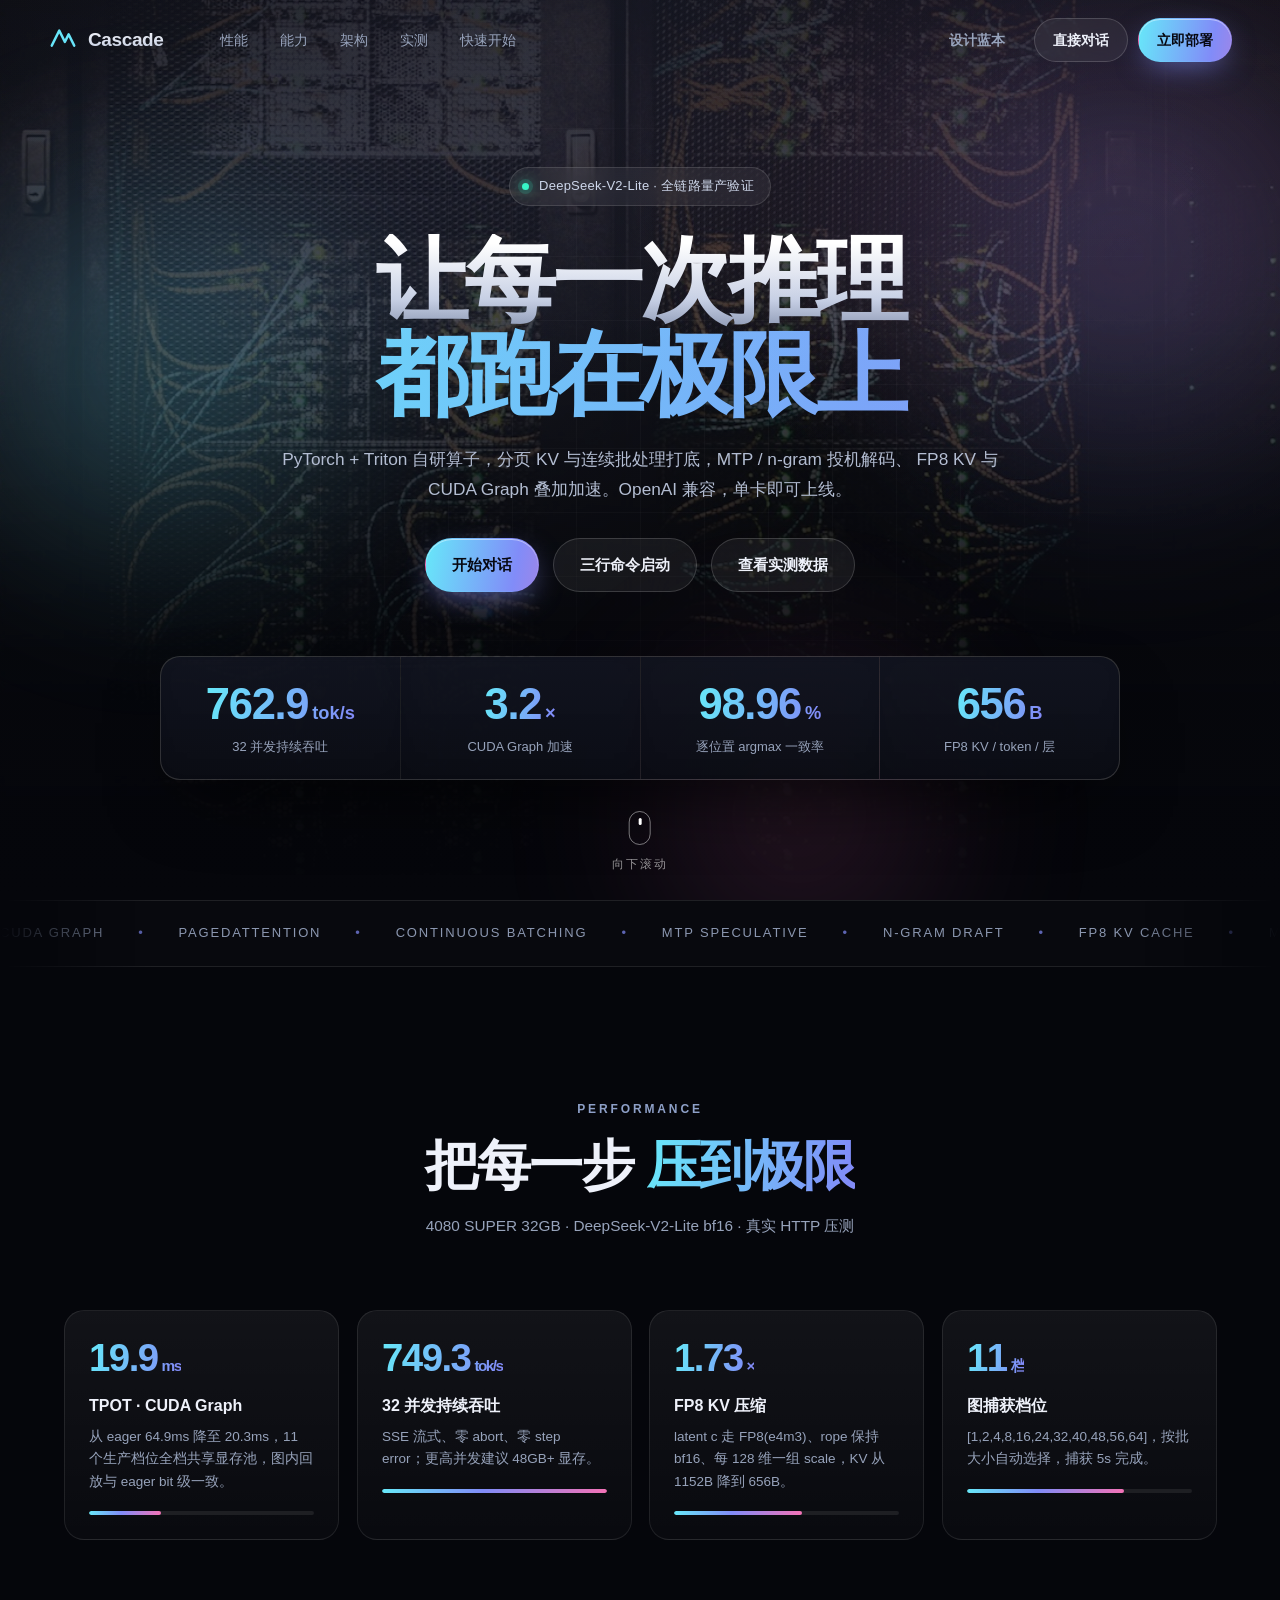
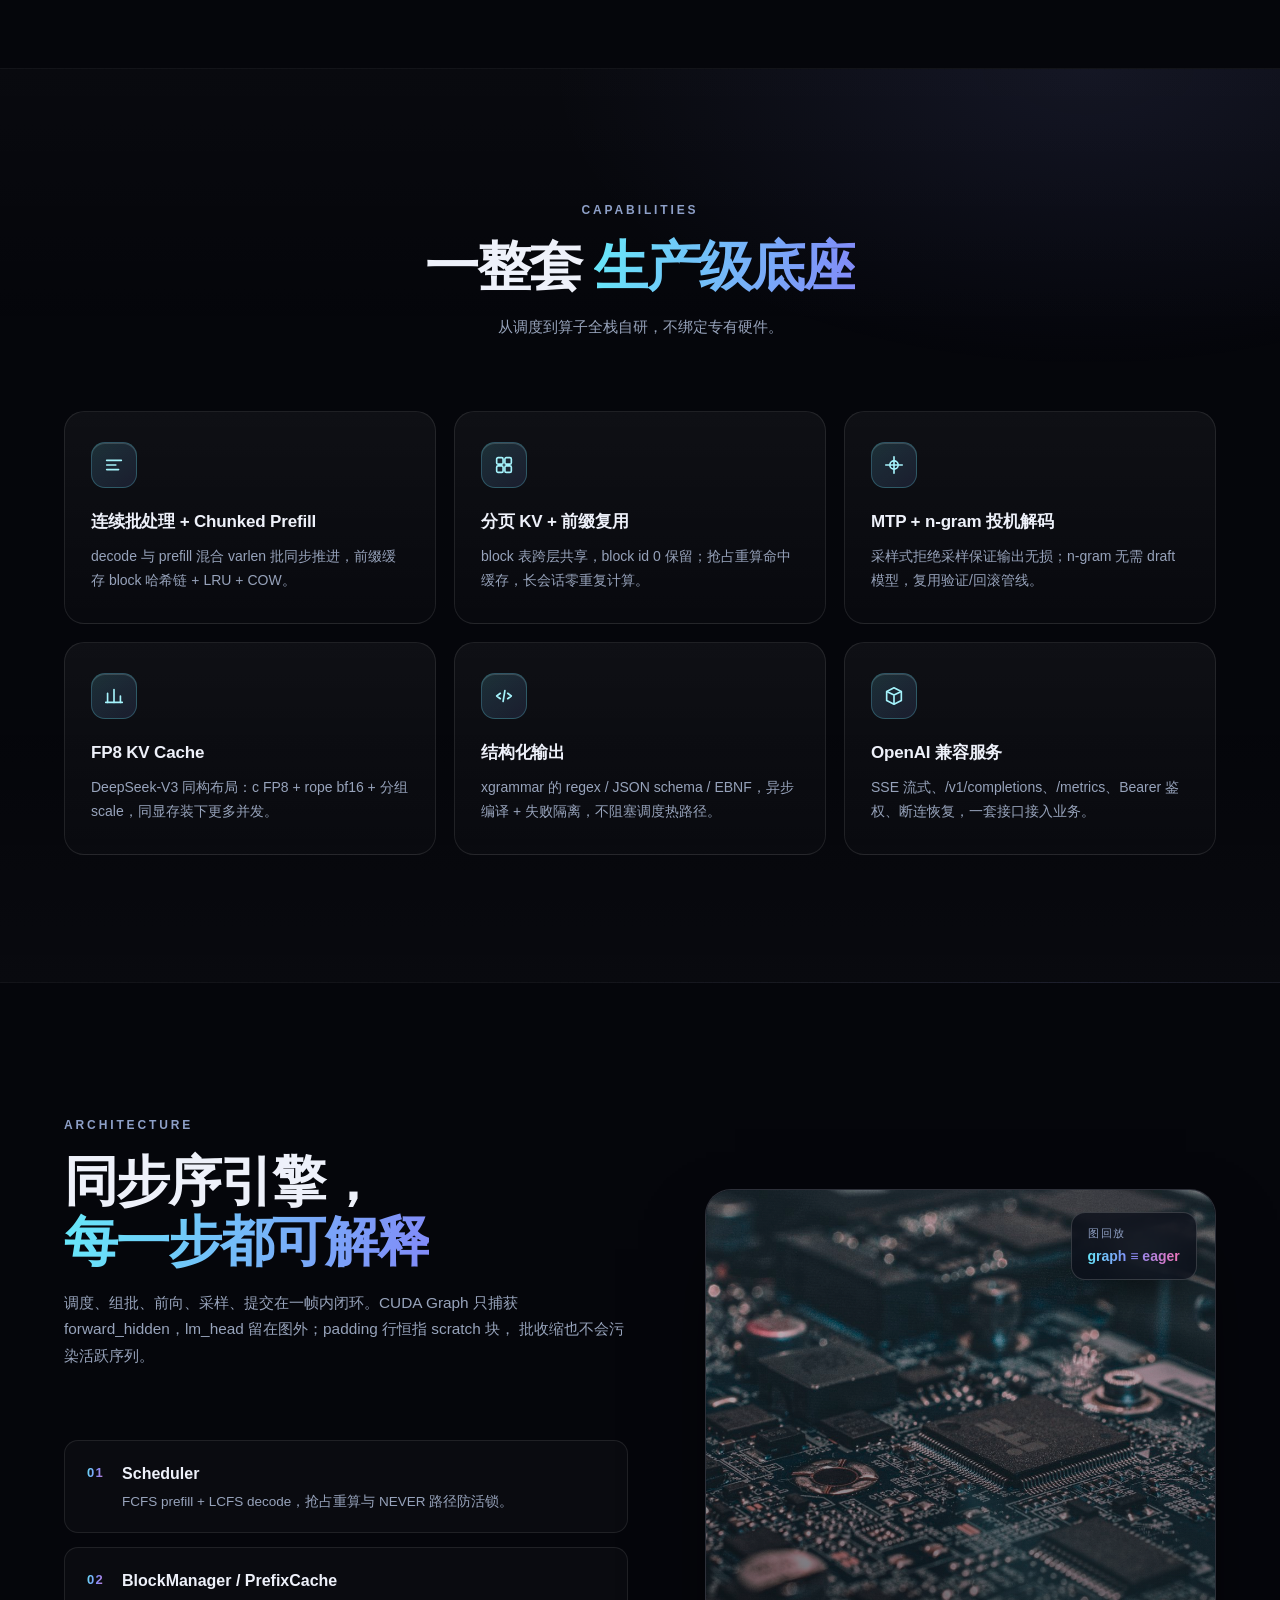
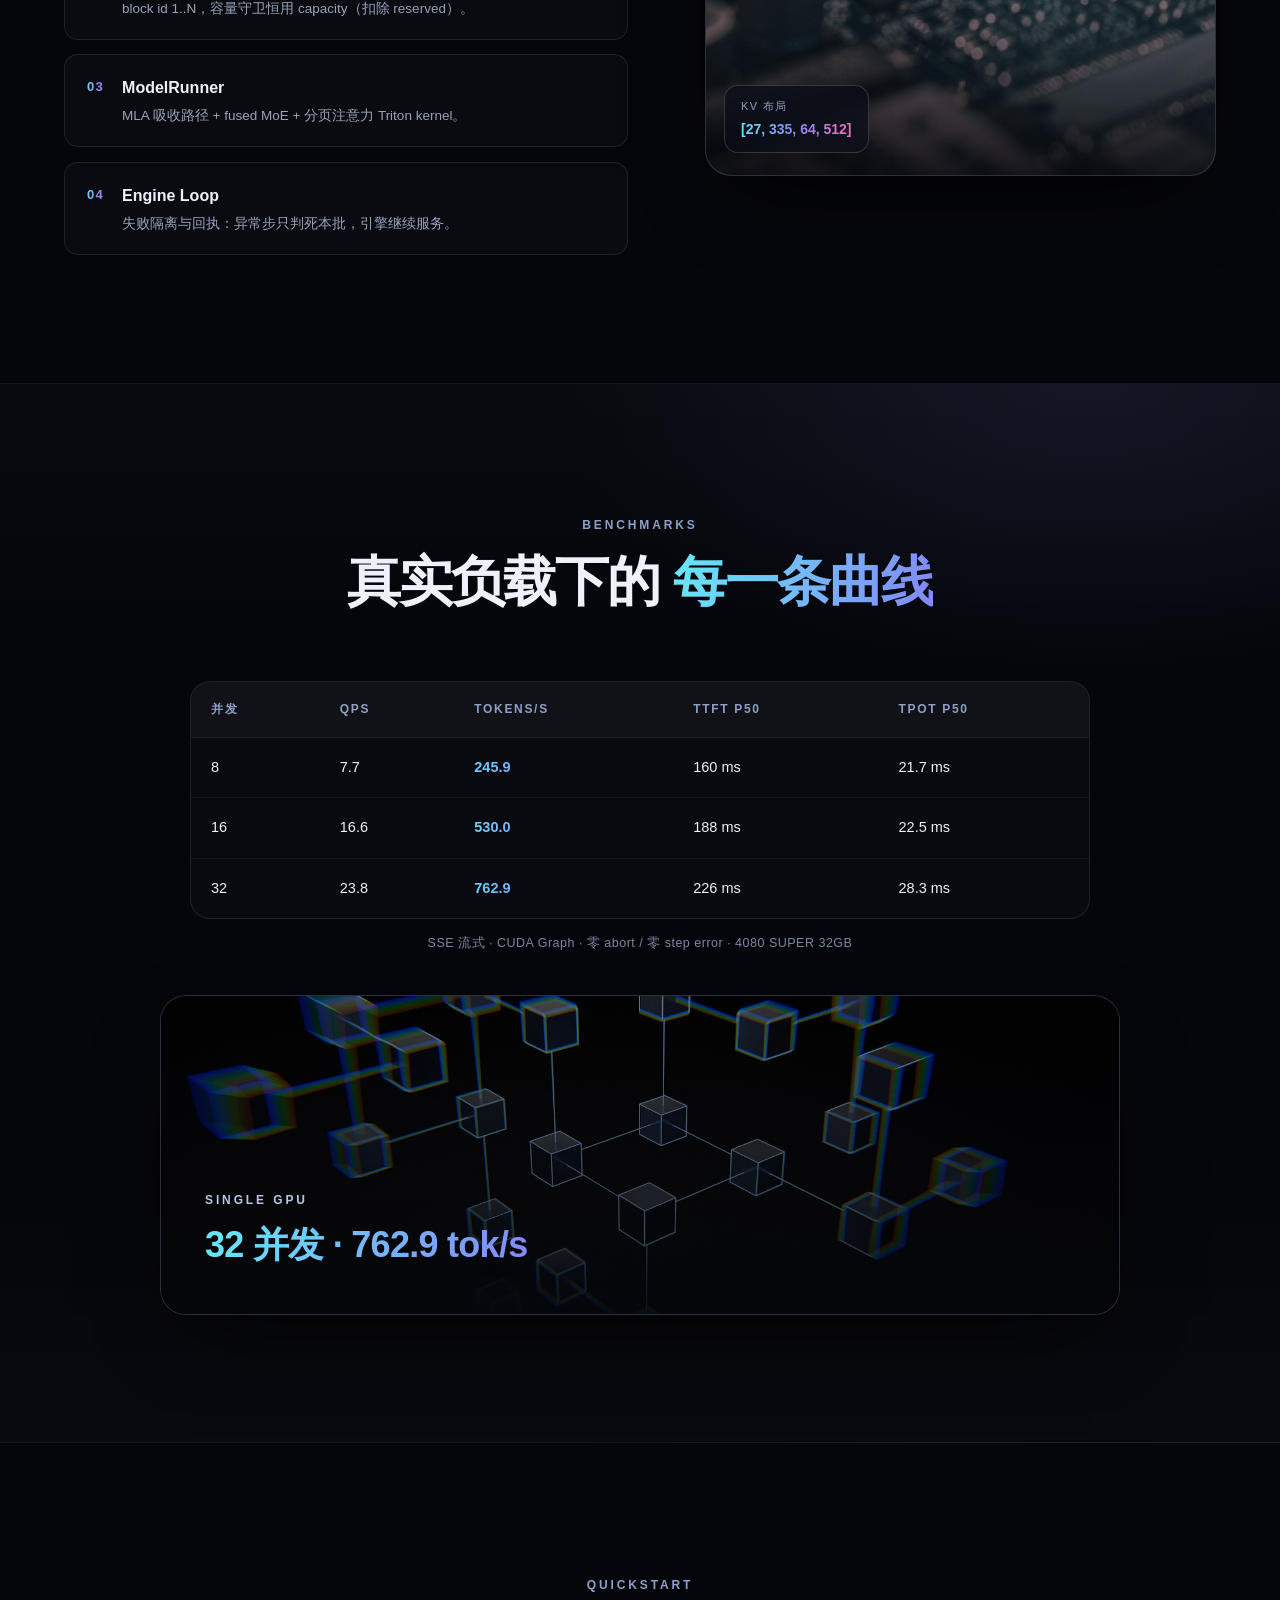
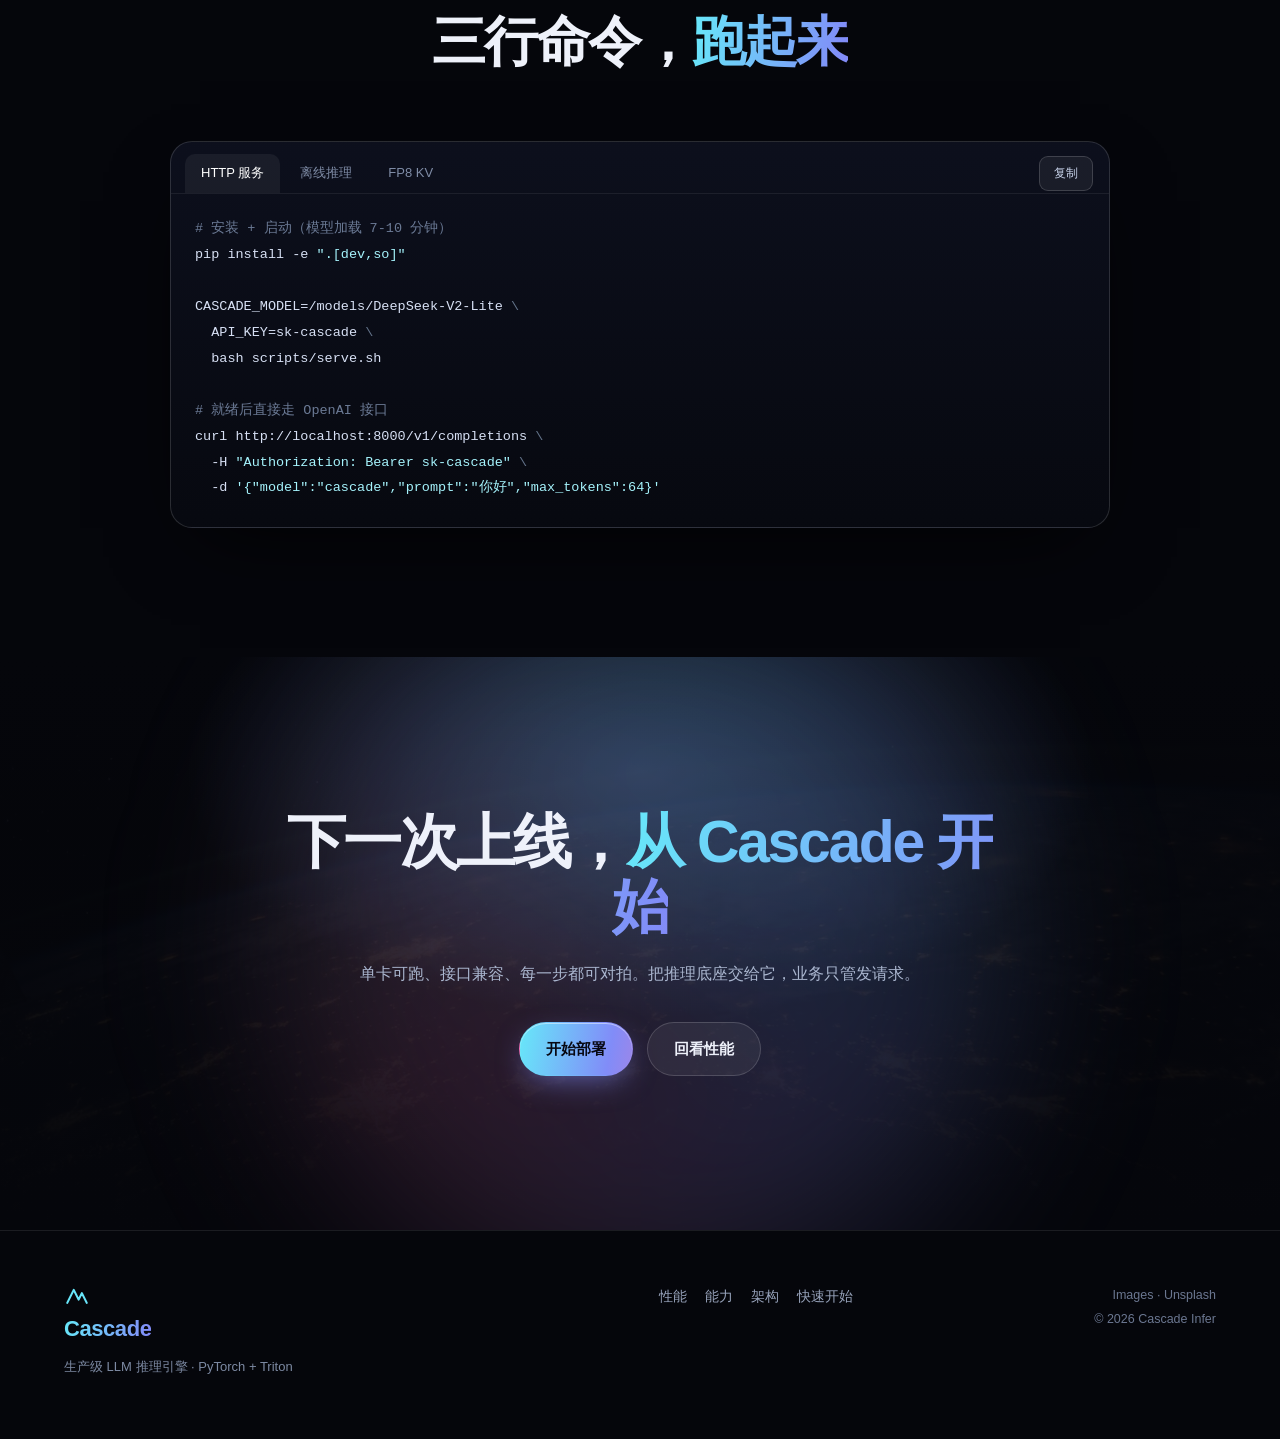
==== commit 7701fc7a: "feat(web): 对话页部署到实例 nginx，双击即可使用 - 新增 web/chat.html/css/js：SSE 流式对话、参数调节、停止/清空、Markdown-lite - nginx" ====
--- a/web/index.html
+++ b/web/index.html
@@ -28,6 +28,7 @@
   </nav>
   <div class="nav-actions">
     <a class="btn btn-ghost" href="https://github.com/deepseek-ai/DeepInfer" target="_blank" rel="noreferrer">设计蓝本</a>
+    <a class="btn btn-glass" href="chat.html">直接对话</a>
     <a class="btn btn-primary" href="#quickstart">立即部署</a>
   </div>
   <button class="nav-toggle" id="navToggle" aria-label="打开菜单" aria-expanded="false">
@@ -62,7 +63,8 @@
         FP8 KV 与 CUDA Graph 叠加加速。OpenAI 兼容，单卡即可上线。
       </p>
       <div class="hero-cta reveal in" style="--d:.18s">
-        <a class="btn btn-primary btn-lg" href="#quickstart">三行命令启动</a>
+        <a class="btn btn-primary btn-lg" href="chat.html">开始对话</a>
+        <a class="btn btn-glass btn-lg" href="#quickstart">三行命令启动</a>
         <a class="btn btn-glass btn-lg" href="#performance">查看实测数据</a>
       </div>
 
